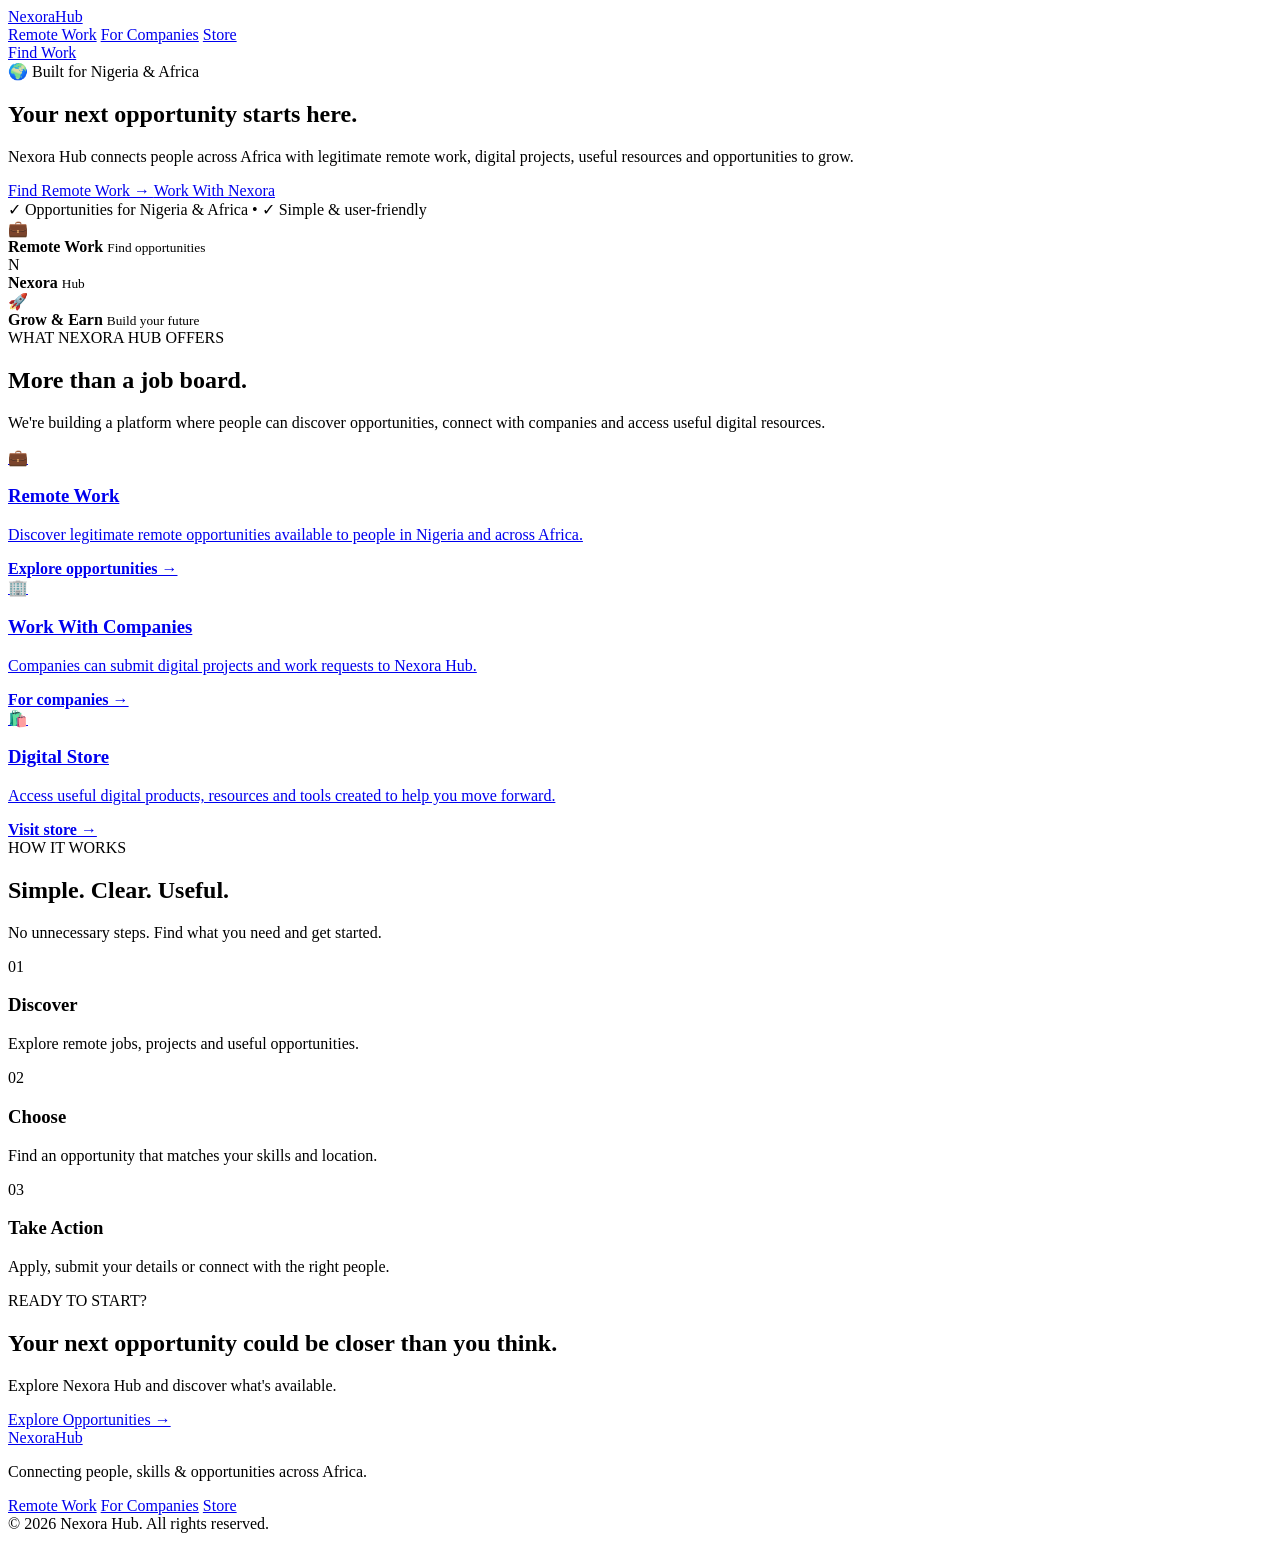
==== index.html @ ed8a0bfb "Create index.html for Nexora Hub website This HTML file serves as the main structure for the Nexora " ====
<!DOCTYPE html>
<html lang="en">
<head>
  <meta charset="UTF-8">
  <meta name="viewport" content="width=device-width, initial-scale=1.0">

  <title>Nexora Hub — Connecting People, Skills & Opportunities</title>

  <meta name="description" content="Nexora Hub connects people across Nigeria and Africa with legitimate remote work, digital projects, opportunities, skills and digital products.">

  <link rel="stylesheet" href="style.css">
</head>

<body>

  <!-- NAVIGATION -->
  <header class="navbar">
    <div class="container nav-content">

      <a href="index.html" class="logo">
        Nexora<span>Hub</span>
      </a>

      <nav class="nav-links">
        <a href="jobs.html">Remote Work</a>
        <a href="companies.html">For Companies</a>
        <a href="store.html">Store</a>
      </nav>

      <a href="jobs.html" class="nav-button">Find Work</a>

    </div>
  </header>


  <!-- HERO -->
  <main>

    <section class="hero">
      <div class="container hero-content">

        <div class="hero-text">

          <div class="badge">
            🌍 Built for Nigeria & Africa
          </div>

          <h1>
            Your next
            <span>opportunity</span>
            starts here.
          </h1>

          <p>
            Nexora Hub connects people across Africa with legitimate
            remote work, digital projects, useful resources and
            opportunities to grow.
          </p>

          <div class="hero-buttons">
            <a href="jobs.html" class="primary-button">
              Find Remote Work →
            </a>

            <a href="companies.html" class="secondary-button">
              Work With Nexora
            </a>
          </div>

          <div class="hero-note">
            ✓ Opportunities for Nigeria & Africa
            <span>•</span>
            ✓ Simple & user-friendly
          </div>

        </div>


        <!-- HERO VISUAL -->
        <div class="hero-visual">

          <div class="floating-card card-one">
            <span>💼</span>
            <div>
              <strong>Remote Work</strong>
              <small>Find opportunities</small>
            </div>
          </div>

          <div class="main-circle">
            <div class="circle-content">
              <div class="circle-icon">N</div>
              <strong>Nexora</strong>
              <small>Hub</small>
            </div>
          </div>

          <div class="floating-card card-two">
            <span>🚀</span>
            <div>
              <strong>Grow & Earn</strong>
              <small>Build your future</small>
            </div>
          </div>

        </div>

      </div>
    </section>


    <!-- TRUST / INTRO -->
    <section class="intro">
      <div class="container">

        <div class="section-heading">
          <span>WHAT NEXORA HUB OFFERS</span>

          <h2>
            More than a job board.
          </h2>

          <p>
            We're building a platform where people can discover
            opportunities, connect with companies and access useful
            digital resources.
          </p>
        </div>


        <div class="feature-grid">

          <a href="jobs.html" class="feature-card">
            <div class="feature-icon">💼</div>

            <h3>Remote Work</h3>

            <p>
              Discover legitimate remote opportunities available
              to people in Nigeria and across Africa.
            </p>

            <strong>Explore opportunities →</strong>
          </a>


          <a href="companies.html" class="feature-card">
            <div class="feature-icon">🏢</div>

            <h3>Work With Companies</h3>

            <p>
              Companies can submit digital projects and work
              requests to Nexora Hub.
            </p>

            <strong>For companies →</strong>
          </a>


          <a href="store.html" class="feature-card">
            <div class="feature-icon">🛍️</div>

            <h3>Digital Store</h3>

            <p>
              Access useful digital products, resources and
              tools created to help you move forward.
            </p>

            <strong>Visit store →</strong>
          </a>

        </div>

      </div>
    </section>


    <!-- HOW IT WORKS -->
    <section class="how-it-works">
      <div class="container">

        <div class="section-heading">
          <span>HOW IT WORKS</span>

          <h2>
            Simple. Clear. Useful.
          </h2>

          <p>
            No unnecessary steps. Find what you need and get started.
          </p>
        </div>


        <div class="steps">

          <div class="step">
            <div class="step-number">01</div>
            <h3>Discover</h3>
            <p>
              Explore remote jobs, projects and useful opportunities.
            </p>
          </div>

          <div class="step">
            <div class="step-number">02</div>
            <h3>Choose</h3>
            <p>
              Find an opportunity that matches your skills and location.
            </p>
          </div>

          <div class="step">
            <div class="step-number">03</div>
            <h3>Take Action</h3>
            <p>
              Apply, submit your details or connect with the right people.
            </p>
          </div>

        </div>

      </div>
    </section>


    <!-- CTA -->
    <section class="final-cta">
      <div class="container">

        <div class="cta-box">

          <div>
            <span>READY TO START?</span>

            <h2>
              Your next opportunity could be closer than you think.
            </h2>

            <p>
              Explore Nexora Hub and discover what's available.
            </p>
          </div>

          <a href="jobs.html" class="primary-button">
            Explore Opportunities →
          </a>

        </div>

      </div>
    </section>

  </main>


  <!-- FOOTER -->
  <footer>

    <div class="container footer-content">

      <div>
        <a href="index.html" class="logo">
          Nexora<span>Hub</span>
        </a>

        <p>
          Connecting people, skills & opportunities across Africa.
        </p>
      </div>

      <div class="footer-links">
        <a href="jobs.html">Remote Work</a>
        <a href="companies.html">For Companies</a>
        <a href="store.html">Store</a>
      </div>

    </div>

    <div class="footer-bottom">
      © 2026 Nexora Hub. All rights reserved.
    </div>

  </footer>


  <script src="script.js"></script>

</body>
  </html>
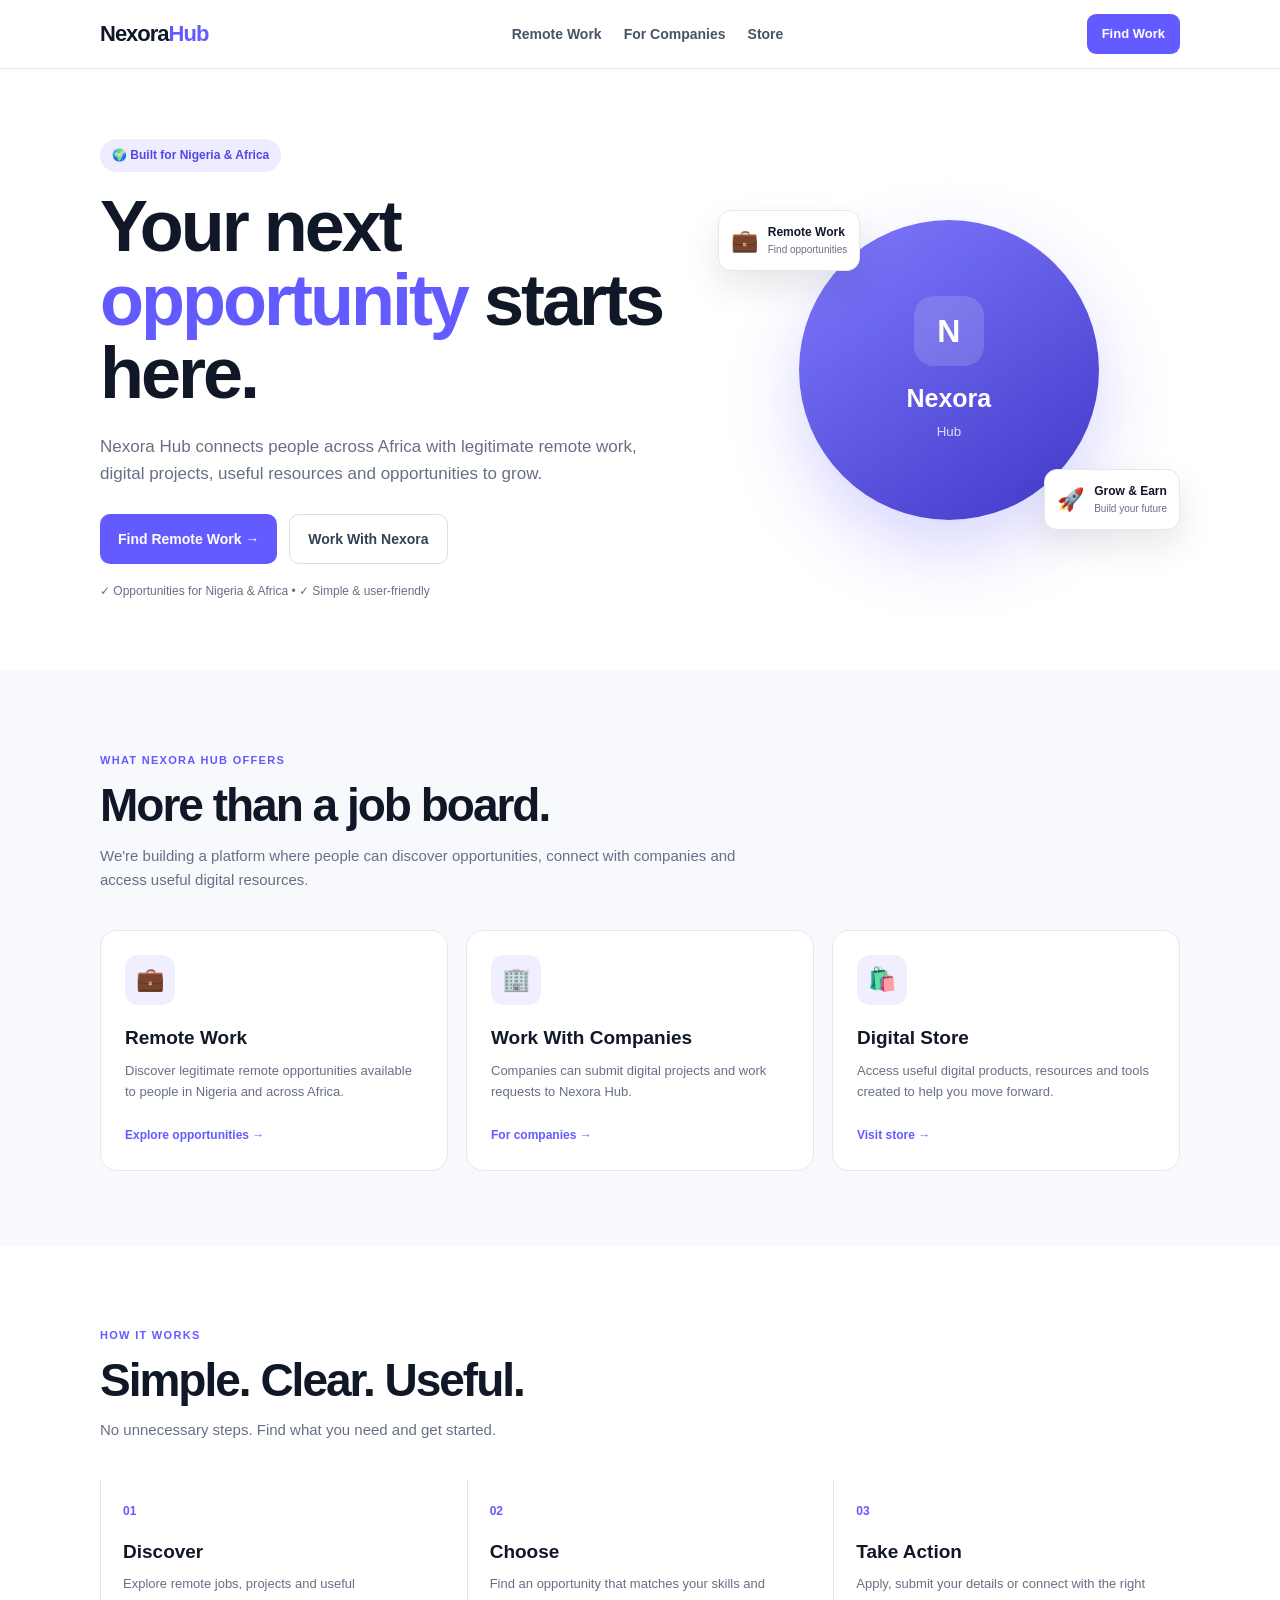
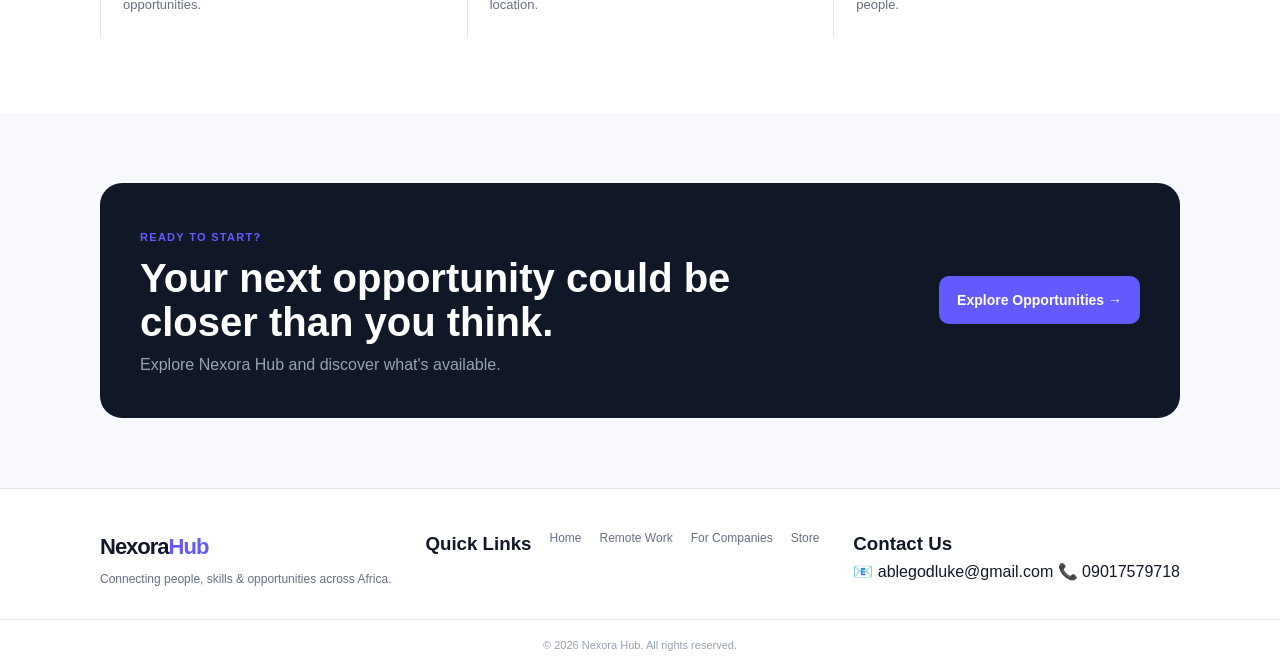
==== commit b73dea3e: "Revise footer structure and add contact information" ====
--- a/index.html
+++ b/index.html
@@ -255,38 +255,62 @@
 
   </main>
 
-
   <!-- FOOTER -->
-  <footer>
-
-    <div class="container footer-content">
-
-      <div>
-        <a href="index.html" class="logo">
-          Nexora<span>Hub</span>
-        </a>
-
-        <p>
-          Connecting people, skills & opportunities across Africa.
-        </p>
-      </div>
-
-      <div class="footer-links">
-        <a href="jobs.html">Remote Work</a>
-        <a href="companies.html">For Companies</a>
-        <a href="store.html">Store</a>
-      </div>
-
+<footer>
+
+  <div class="container footer-content">
+
+    <!-- BRAND -->
+    <div class="footer-brand">
+      <a href="index.html" class="logo">
+        Nexora<span>Hub</span>
+      </a>
+
+      <p>
+        Connecting people, skills & opportunities across Africa.
+      </p>
     </div>
 
-    <div class="footer-bottom">
-      © 2026 Nexora Hub. All rights reserved.
+
+    <!-- QUICK LINKS -->
+    <div class="footer-links">
+      <h3>Quick Links</h3>
+
+      <a href="index.html">Home</a>
+      <a href="jobs.html">Remote Work</a>
+      <a href="companies.html">For Companies</a>
+      <a href="store.html">Store</a>
     </div>
 
-  </footer>
-
-
-  <script src="script.js"></script>
+
+    <!-- CONTACT -->
+    <div class="footer-contact">
+      <h3>Contact Us</h3>
+
+      <a href="mailto:ablegodluke@gmail.com">
+        📧 ablegodluke@gmail.com
+      </a>
+
+      <a href="tel:+2349017579718">
+        📞 09017579718
+      </a>
+    </div>
+
+  </div>
+
+
+  <!-- COPYRIGHT -->
+  <div class="footer-bottom">
+    © 2026 Nexora Hub. All rights reserved.
+  </div>
+
+</footer>
+
+
+<script src="script.js"></script>
 
 </body>
-  </html>
+</html>
+
+
+  
--- a/style.css
+++ b/style.css
@@ -0,0 +1,652 @@
+* {
+  margin: 0;
+  padding: 0;
+  box-sizing: border-box;
+}
+
+html,
+body {
+  width: 100%;
+  max-width: 100%;
+  overflow-x: hidden;
+}
+
+body {
+  font-family: Arial, Helvetica, sans-serif;
+  background: #f7f9fc;
+  color: #101828;
+  line-height: 1.6;
+}
+
+a {
+  text-decoration: none;
+  color: inherit;
+}
+
+img {
+  max-width: 100%;
+  height: auto;
+}
+
+.container {
+  width: 100%;
+  max-width: 1120px;
+  margin: 0 auto;
+  padding-left: 20px;
+  padding-right: 20px;
+}
+
+
+/* NAVIGATION */
+
+.navbar {
+  width: 100%;
+  background: #ffffff;
+  border-bottom: 1px solid #e4e7ec;
+  position: sticky;
+  top: 0;
+  z-index: 1000;
+}
+
+.nav-content {
+  min-height: 68px;
+  display: flex;
+  align-items: center;
+  justify-content: space-between;
+  gap: 12px;
+}
+
+.logo {
+  font-size: 22px;
+  font-weight: 800;
+  letter-spacing: -1px;
+  white-space: nowrap;
+}
+
+.logo span {
+  color: #635bff;
+}
+
+.nav-links {
+  display: flex;
+  gap: 22px;
+}
+
+.nav-links a {
+  font-size: 14px;
+  font-weight: 600;
+  color: #475467;
+}
+
+.nav-button {
+  background: #635bff;
+  color: white;
+  padding: 10px 15px;
+  border-radius: 9px;
+  font-size: 13px;
+  font-weight: 700;
+  white-space: nowrap;
+}
+
+
+/* HERO */
+
+.hero {
+  width: 100%;
+  padding: 70px 0;
+  background: #ffffff;
+  overflow: hidden;
+}
+
+.hero-content {
+  display: grid;
+  grid-template-columns: minmax(0, 1fr) minmax(0, 0.8fr);
+  gap: 40px;
+  align-items: center;
+}
+
+.hero-text {
+  min-width: 0;
+}
+
+.badge {
+  display: inline-block;
+  background: #eeecff;
+  color: #5148e8;
+  padding: 7px 12px;
+  border-radius: 50px;
+  font-size: 12px;
+  font-weight: 700;
+  margin-bottom: 18px;
+}
+
+.hero h1 {
+  max-width: 650px;
+  font-size: clamp(42px, 6vw, 72px);
+  line-height: 1.02;
+  letter-spacing: -3px;
+}
+
+.hero h1 span {
+  color: #635bff;
+}
+
+.hero-text > p {
+  max-width: 600px;
+  color: #667085;
+  font-size: 17px;
+  margin: 22px 0 27px;
+}
+
+.hero-buttons {
+  display: flex;
+  flex-wrap: wrap;
+  gap: 12px;
+}
+
+.primary-button,
+.secondary-button {
+  display: inline-flex;
+  justify-content: center;
+  align-items: center;
+  padding: 13px 18px;
+  border-radius: 10px;
+  font-size: 14px;
+  font-weight: 700;
+}
+
+.primary-button {
+  background: #635bff;
+  color: #ffffff;
+}
+
+.secondary-button {
+  background: #ffffff;
+  color: #344054;
+  border: 1px solid #d9dee8;
+}
+
+.hero-note {
+  color: #667085;
+  font-size: 12px;
+  margin-top: 18px;
+}
+
+
+/* HERO GRAPHIC */
+
+.hero-visual {
+  width: 100%;
+  min-width: 0;
+  min-height: 380px;
+  position: relative;
+  display: flex;
+  justify-content: center;
+  align-items: center;
+}
+
+.main-circle {
+  width: min(300px, 70vw);
+  height: min(300px, 70vw);
+  max-width: 300px;
+  max-height: 300px;
+  border-radius: 50%;
+  background: linear-gradient(145deg, #817aff, #4038c7);
+  display: flex;
+  justify-content: center;
+  align-items: center;
+  box-shadow: 0 30px 70px rgba(99, 91, 255, 0.25);
+}
+
+.circle-content {
+  text-align: center;
+  color: #ffffff;
+}
+
+.circle-icon {
+  width: 70px;
+  height: 70px;
+  margin: 0 auto 12px;
+  border-radius: 20px;
+  background: rgba(255,255,255,0.15);
+  display: flex;
+  justify-content: center;
+  align-items: center;
+  font-size: 32px;
+  font-weight: 800;
+}
+
+.circle-content strong {
+  display: block;
+  font-size: 25px;
+}
+
+.circle-content small {
+  opacity: 0.8;
+}
+
+.floating-card {
+  position: absolute;
+  display: flex;
+  align-items: center;
+  gap: 10px;
+  background: #ffffff;
+  padding: 12px;
+  border: 1px solid #e4e7ec;
+  border-radius: 13px;
+  box-shadow: 0 15px 35px rgba(16, 24, 40, 0.1);
+  max-width: 180px;
+}
+
+.floating-card > span {
+  font-size: 22px;
+}
+
+.floating-card strong {
+  display: block;
+  font-size: 12px;
+}
+
+.floating-card small {
+  display: block;
+  color: #667085;
+  font-size: 10px;
+}
+
+.card-one {
+  top: 30px;
+  left: 0;
+}
+
+.card-two {
+  right: 0;
+  bottom: 30px;
+}
+
+
+/* SECTIONS */
+
+.intro,
+.how-it-works {
+  padding: 75px 0;
+}
+
+.section-heading {
+  max-width: 650px;
+  margin-bottom: 38px;
+}
+
+.section-heading > span,
+.cta-box > div > span {
+  color: #635bff;
+  font-size: 11px;
+  font-weight: 800;
+  letter-spacing: 1.3px;
+}
+
+.section-heading h2 {
+  font-size: clamp(30px, 5vw, 46px);
+  line-height: 1.1;
+  letter-spacing: -2px;
+  margin: 8px 0 13px;
+}
+
+.section-heading p {
+  color: #667085;
+  font-size: 15px;
+}
+
+
+/* CARDS */
+
+.feature-grid {
+  display: grid;
+  grid-template-columns: repeat(3, minmax(0, 1fr));
+  gap: 18px;
+}
+
+.feature-card {
+  min-width: 0;
+  background: #ffffff;
+  border: 1px solid #e4e7ec;
+  border-radius: 17px;
+  padding: 24px;
+}
+
+.feature-icon {
+  width: 50px;
+  height: 50px;
+  border-radius: 13px;
+  background: #f0efff;
+  display: flex;
+  justify-content: center;
+  align-items: center;
+  font-size: 23px;
+  margin-bottom: 18px;
+}
+
+.feature-card h3 {
+  font-size: 19px;
+  margin-bottom: 8px;
+}
+
+.feature-card p {
+  color: #667085;
+  font-size: 13px;
+  margin-bottom: 18px;
+}
+
+.feature-card strong {
+  color: #635bff;
+  font-size: 12px;
+}
+
+
+/* STEPS */
+
+.how-it-works {
+  background: #ffffff;
+}
+
+.steps {
+  display: grid;
+  grid-template-columns: repeat(3, minmax(0, 1fr));
+  gap: 20px;
+}
+
+.step {
+  min-width: 0;
+  padding: 22px;
+  border-left: 1px solid #e4e7ec;
+}
+
+.step-number {
+  color: #635bff;
+  font-size: 12px;
+  font-weight: 800;
+  margin-bottom: 15px;
+}
+
+.step h3 {
+  font-size: 19px;
+  margin-bottom: 7px;
+}
+
+.step p {
+  color: #667085;
+  font-size: 13px;
+}
+
+
+/* CTA */
+
+.final-cta {
+  padding: 70px 0;
+}
+
+.cta-box {
+  width: 100%;
+  background: #101828;
+  color: #ffffff;
+  padding: 40px;
+  border-radius: 22px;
+  display: flex;
+  align-items: center;
+  justify-content: space-between;
+  gap: 25px;
+}
+
+.cta-box h2 {
+  max-width: 650px;
+  font-size: clamp(27px, 4vw, 40px);
+  line-height: 1.1;
+  margin: 8px 0;
+}
+
+.cta-box p {
+  color: #98a2b3;
+}
+
+
+/* FOOTER */
+
+footer {
+  background: #ffffff;
+  border-top: 1px solid #e4e7ec;
+  padding-top: 40px;
+}
+
+.footer-content {
+  display: flex;
+  justify-content: space-between;
+  gap: 25px;
+  padding-bottom: 30px;
+}
+
+.footer-content p {
+  color: #667085;
+  font-size: 12px;
+  margin-top: 6px;
+}
+
+.footer-links {
+  display: flex;
+  flex-wrap: wrap;
+  gap: 18px;
+}
+
+.footer-links a {
+  color: #667085;
+  font-size: 12px;
+}
+
+.footer-bottom {
+  border-top: 1px solid #e4e7ec;
+  text-align: center;
+  padding: 17px;
+  color: #98a2b3;
+  font-size: 11px;
+}
+
+
+/* TABLET */
+
+@media (max-width: 850px) {
+
+  .nav-links {
+    display: none;
+  }
+
+  .hero {
+    padding: 55px 0;
+  }
+
+  .hero-content {
+    grid-template-columns: 1fr;
+    gap: 25px;
+  }
+
+  .hero-text {
+    text-align: center;
+  }
+
+  .hero h1,
+  .hero-text > p {
+    margin-left: auto;
+    margin-right: auto;
+  }
+
+  .hero-buttons {
+    justify-content: center;
+  }
+
+  .hero-visual {
+    min-height: 320px;
+  }
+
+  .feature-grid,
+  .steps {
+    grid-template-columns: 1fr;
+  }
+
+  .cta-box {
+    flex-direction: column;
+    align-items: flex-start;
+  }
+}
+
+
+/* PHONE */
+
+@media (max-width: 600px) {
+
+  .container {
+    padding-left: 16px;
+    padding-right: 16px;
+  }
+
+  .nav-content {
+    min-height: 62px;
+  }
+
+  .logo {
+    font-size: 20px;
+  }
+
+  .nav-button {
+    padding: 9px 12px;
+    font-size: 11px;
+  }
+
+  .hero {
+    padding: 45px 0;
+  }
+
+  .hero h1 {
+    font-size: 43px;
+    letter-spacing: -2px;
+  }
+
+  .hero-text > p {
+    font-size: 15px;
+  }
+
+  .hero-buttons {
+    flex-direction: column;
+    width: 100%;
+  }
+
+  .primary-button,
+  .secondary-button {
+    width: 100%;
+  }
+
+  .hero-note {
+    font-size: 11px;
+  }
+
+  .hero-visual {
+    min-height: 280px;
+  }
+
+  .main-circle {
+    width: 205px;
+    height: 205px;
+  }
+
+  .circle-icon {
+    width: 58px;
+    height: 58px;
+    font-size: 27px;
+  }
+
+  .circle-content strong {
+    font-size: 21px;
+  }
+
+  .floating-card {
+    max-width: 145px;
+    padding: 9px;
+  }
+
+  .floating-card > span {
+    font-size: 19px;
+  }
+
+  .floating-card strong {
+    font-size: 10px;
+  }
+
+  .floating-card small {
+    font-size: 8px;
+  }
+
+  .card-one {
+    left: 0;
+    top: 12px;
+  }
+
+  .card-two {
+    right: 0;
+    bottom: 12px;
+  }
+
+  .intro,
+  .how-it-works {
+    padding: 60px 0;
+  }
+
+  .section-heading h2 {
+    font-size: 32px;
+  }
+
+  .feature-card {
+    padding: 21px;
+  }
+
+  .step {
+    border-left: 0;
+    border-top: 1px solid #e4e7ec;
+    padding: 22px 0;
+  }
+
+  .cta-box {
+    padding: 28px 20px;
+  }
+
+  .footer-content {
+    flex-direction: column;
+  }
+}
+
+
+/* VERY SMALL PHONES */
+
+@media (max-width: 360px) {
+
+  .hero h1 {
+    font-size: 37px;
+  }
+
+  .logo {
+    font-size: 18px;
+  }
+
+  .nav-button {
+    font-size: 10px;
+    padding: 8px 10px;
+  }
+
+  .hero-visual {
+    min-height: 250px;
+  }
+
+  .main-circle {
+    width: 175px;
+    height: 175px;
+  }
+
+  .floating-card {
+    max-width: 125px;
+  }
+   }
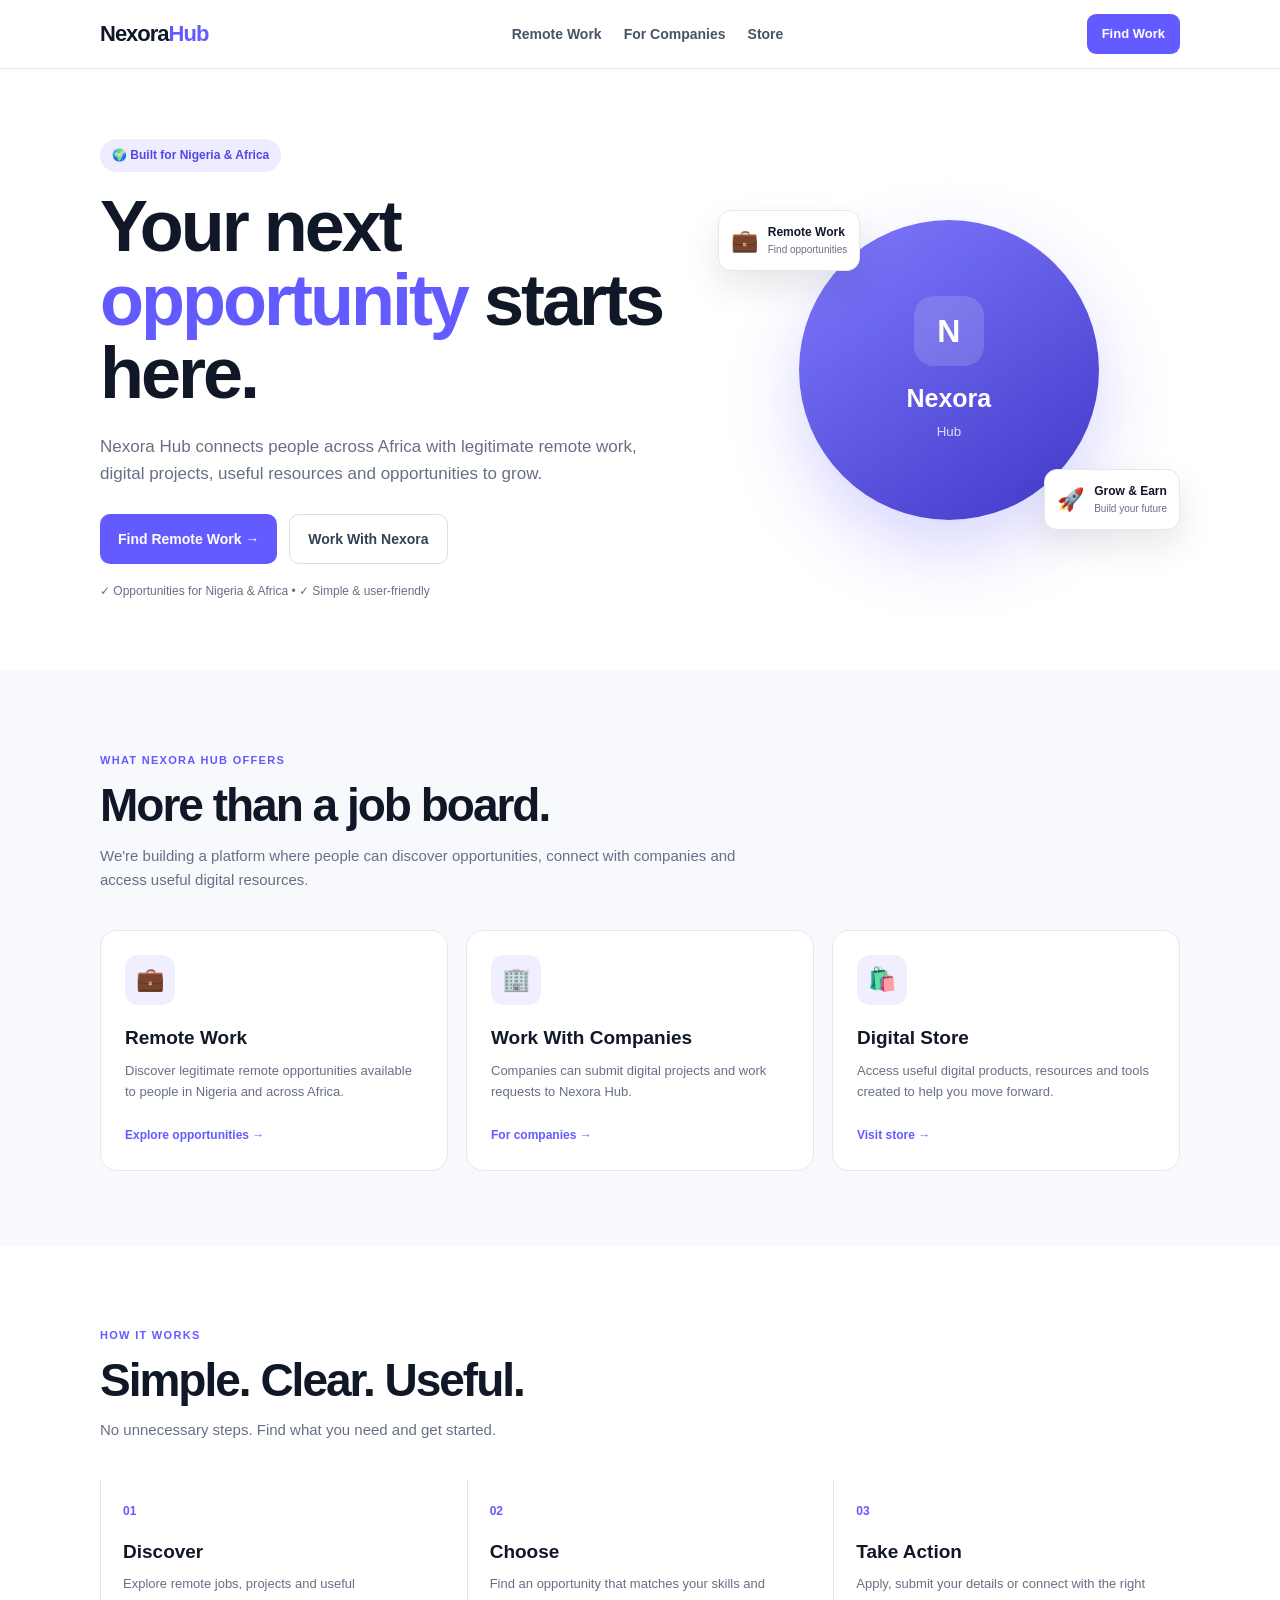
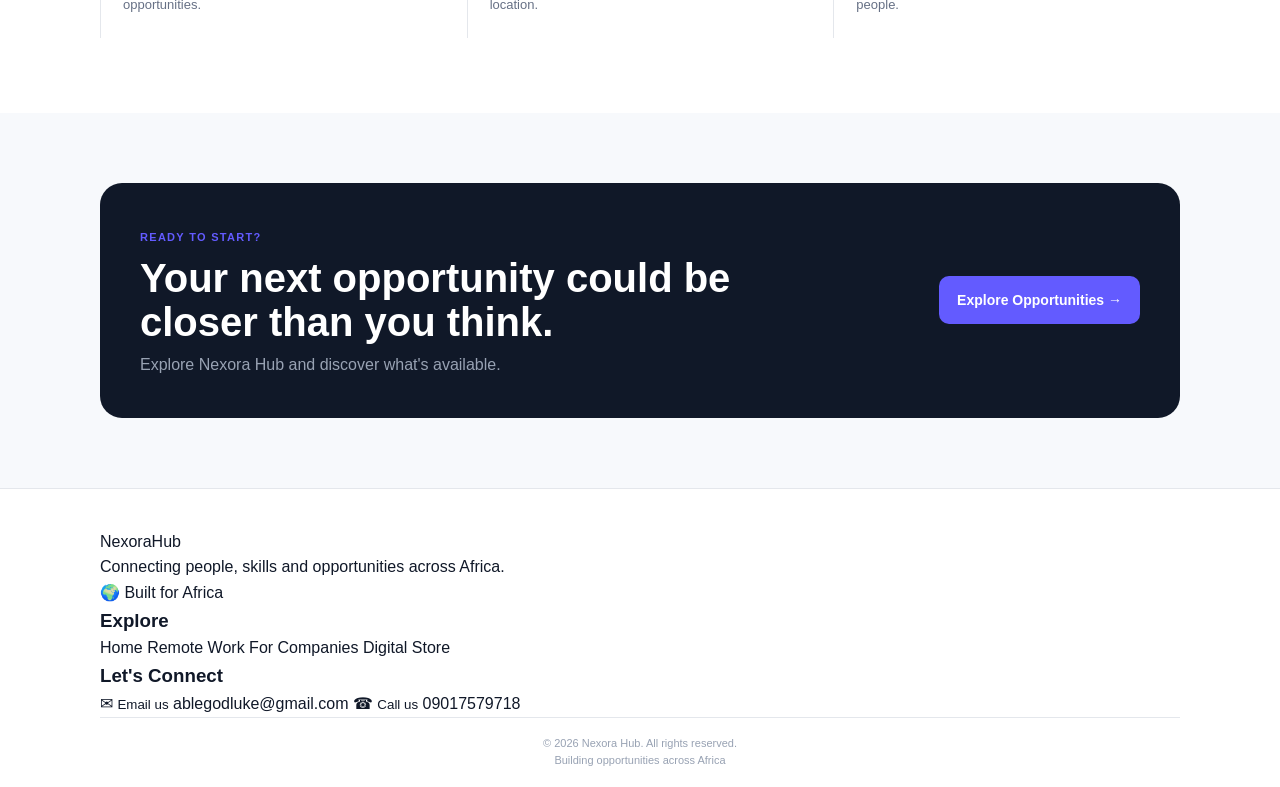
==== commit 3693215a: "Revamp footer section with new layout and content" ====
--- a/index.html
+++ b/index.html
@@ -254,54 +254,80 @@
     </section>
 
   </main>
-
-  <!-- FOOTER -->
-<footer>
-
-  <div class="container footer-content">
-
-    <!-- BRAND -->
-    <div class="footer-brand">
-      <a href="index.html" class="logo">
-        Nexora<span>Hub</span>
-      </a>
-
-      <p>
-        Connecting people, skills & opportunities across Africa.
-      </p>
+  <!-- PREMIUM FOOTER -->
+<footer class="premium-footer">
+
+  <div class="container">
+
+    <div class="footer-main">
+
+      <!-- BRAND -->
+      <div class="footer-brand">
+        <a href="index.html" class="footer-logo">
+          Nexora<span>Hub</span>
+        </a>
+
+        <p>
+          Connecting people, skills and opportunities
+          across Africa.
+        </p>
+
+        <div class="africa-badge">
+          🌍 Built for Africa
+        </div>
+      </div>
+
+
+      <!-- QUICK LINKS -->
+      <div class="footer-column">
+        <h3>Explore</h3>
+
+        <a href="index.html">Home</a>
+        <a href="jobs.html">Remote Work</a>
+        <a href="companies.html">For Companies</a>
+        <a href="store.html">Digital Store</a>
+      </div>
+
+
+      <!-- CONTACT -->
+      <div class="footer-column contact-column">
+        <h3>Let's Connect</h3>
+
+        <a href="mailto:ablegodluke@gmail.com" class="contact-card">
+          <span class="contact-icon">✉</span>
+          <span>
+            <small>Email us</small>
+            ablegodluke@gmail.com
+          </span>
+        </a>
+
+        <a href="tel:+2349017579718" class="contact-card">
+          <span class="contact-icon">☎</span>
+          <span>
+            <small>Call us</small>
+            09017579718
+          </span>
+        </a>
+
+      </div>
+
     </div>
 
 
-    <!-- QUICK LINKS -->
-    <div class="footer-links">
-      <h3>Quick Links</h3>
-
-      <a href="index.html">Home</a>
-      <a href="jobs.html">Remote Work</a>
-      <a href="companies.html">For Companies</a>
-      <a href="store.html">Store</a>
+    <!-- FOOTER BOTTOM -->
+    <div class="footer-bottom">
+
+      <div>
+        © 2026 Nexora Hub. All rights reserved.
+      </div>
+
+      <div class="footer-status">
+        <span class="status-dot"></span>
+        Building opportunities across Africa
+      </div>
+
     </div>
 
-
-    <!-- CONTACT -->
-    <div class="footer-contact">
-      <h3>Contact Us</h3>
-
-      <a href="mailto:ablegodluke@gmail.com">
-        📧 ablegodluke@gmail.com
-      </a>
-
-      <a href="tel:+2349017579718">
-        📞 09017579718
-      </a>
-    </div>
-
-  </div>
-
-
-  <!-- COPYRIGHT -->
-  <div class="footer-bottom">
-    © 2026 Nexora Hub. All rights reserved.
   </div>
 
 </footer>
@@ -312,5 +338,4 @@
 </body>
 </html>
 
-
   
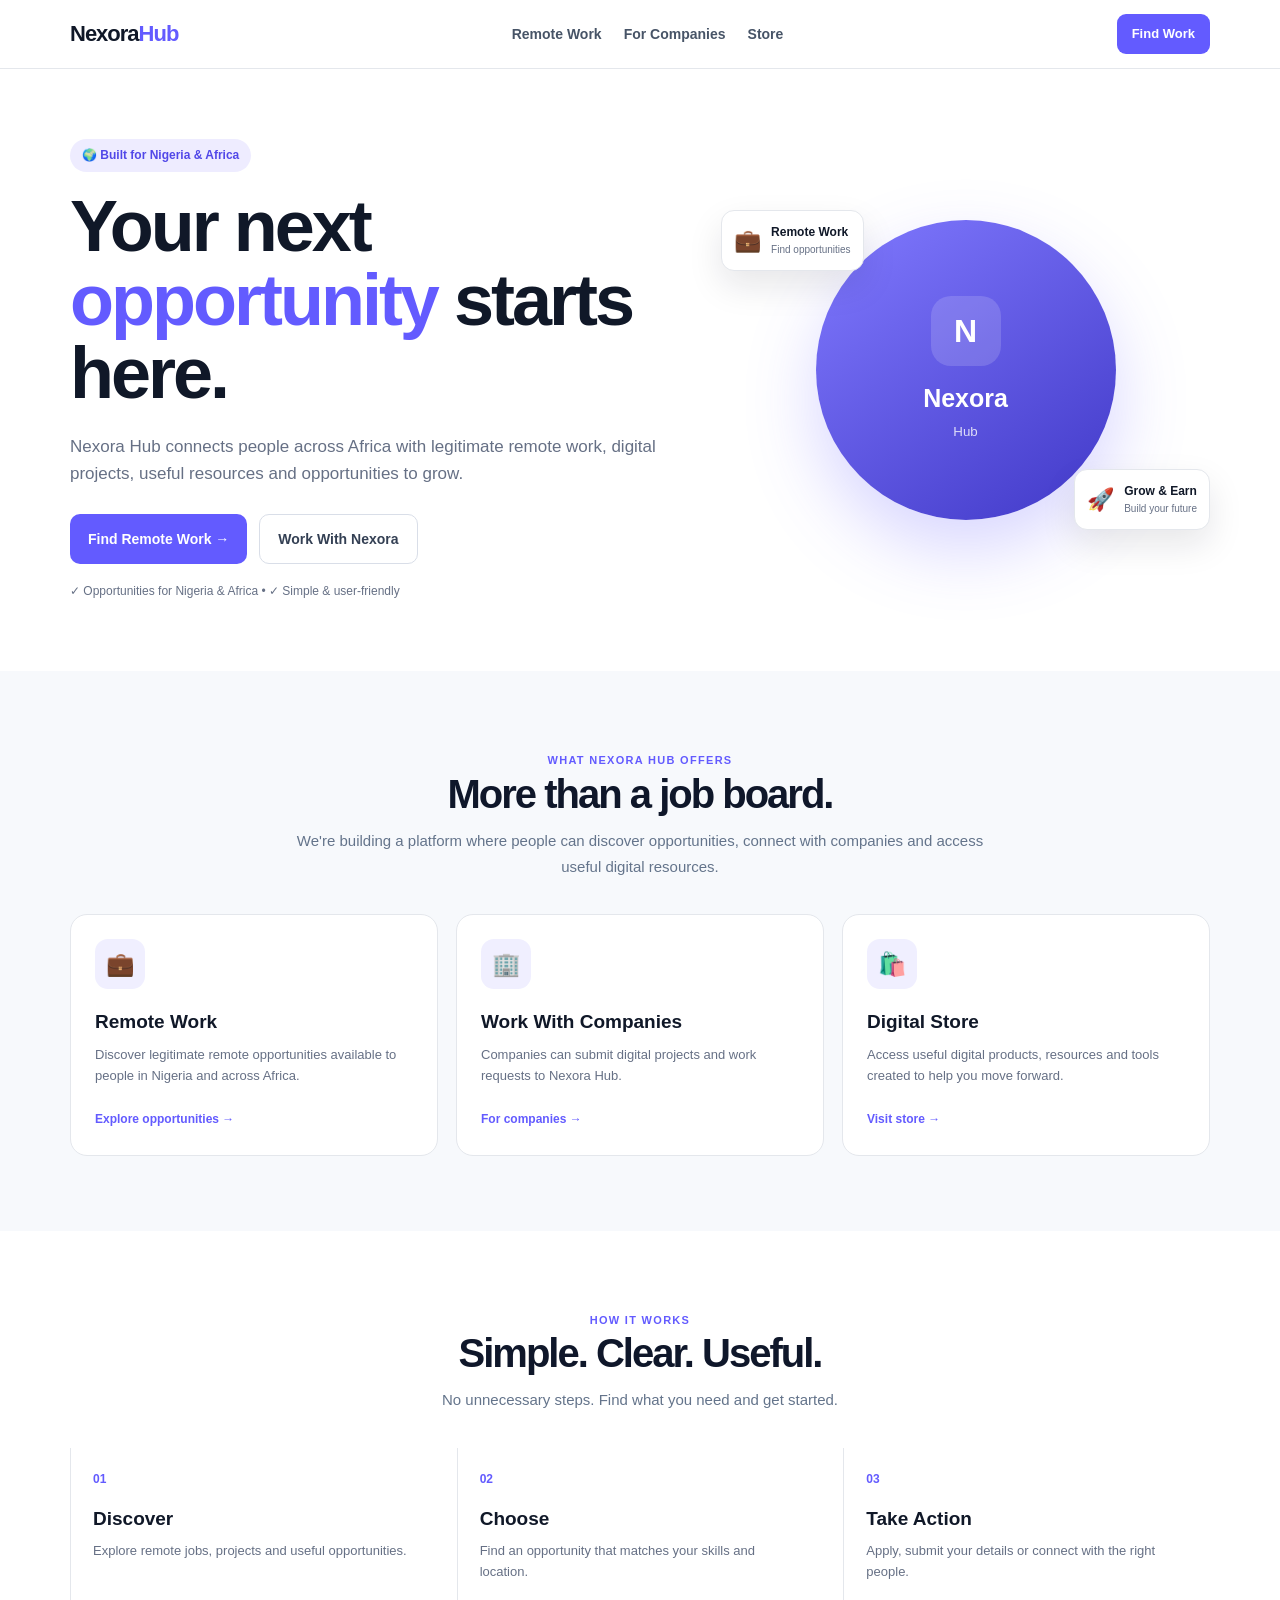
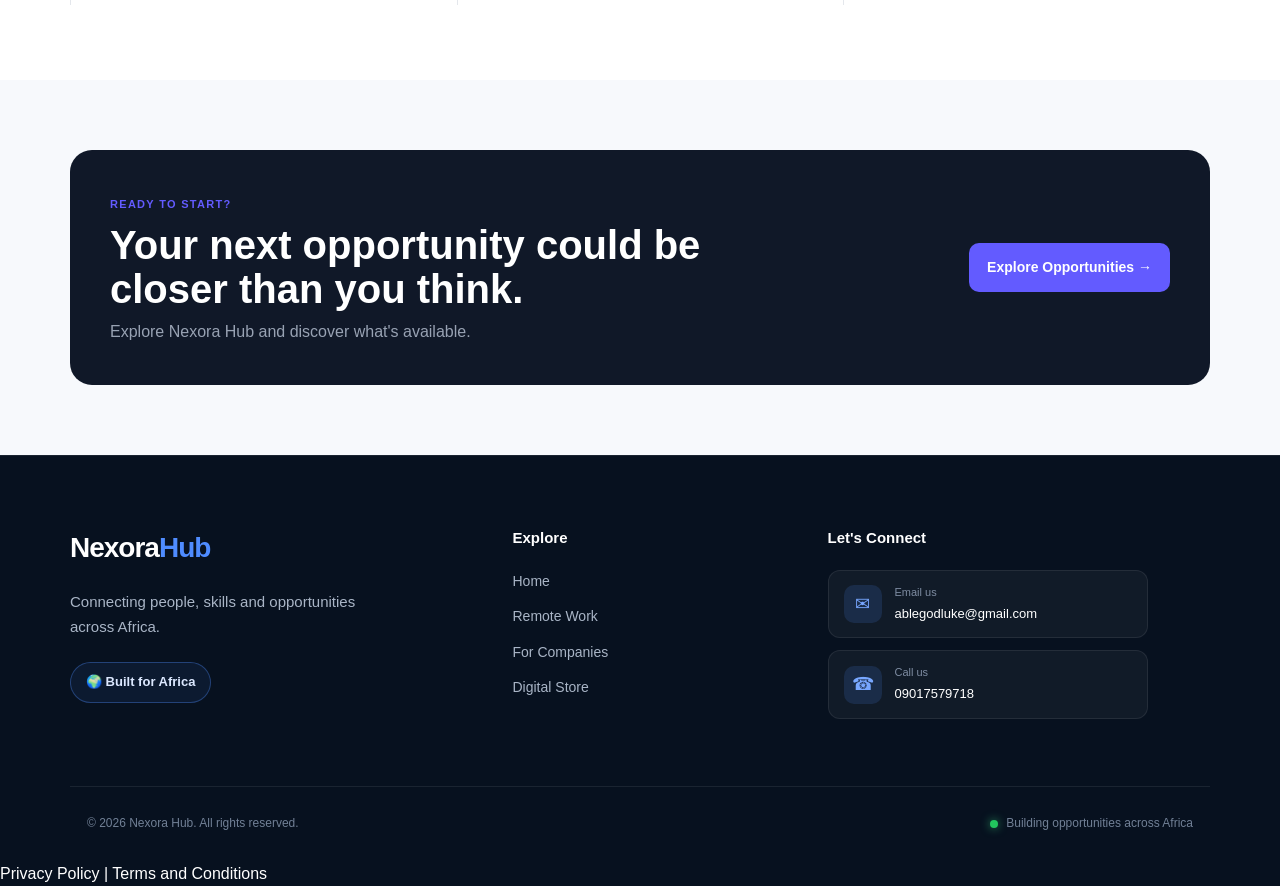
==== commit 000d1511: "Add legal links to footer in index.html" ====
--- a/index.html
+++ b/index.html
@@ -329,6 +329,11 @@
     </div>
 
   </div>
+  <div class="legal-links">
+  <a href="privacy.html">Privacy Policy</a>
+  <span>|</span>
+  <a href="terms.html">Terms and Conditions</a>
+  </div>
 
 </footer>
 
--- a/style.css
+++ b/style.css
@@ -650,3 +650,1228 @@
     max-width: 125px;
   }
    }
+/* =========================================
+   PREMIUM NEXORA HUB FOOTER
+========================================= */
+
+.premium-footer {
+  background: #07111f;
+  color: #ffffff;
+  margin-top: 0;
+  padding: 70px 0 0;
+  border-top: 1px solid rgba(255,255,255,0.08);
+}
+
+.footer-main {
+  display: grid;
+  grid-template-columns: 1.5fr 1fr 1.5fr;
+  gap: 60px;
+  padding-bottom: 55px;
+}
+
+.footer-logo {
+  display: inline-block;
+  font-size: 28px;
+  font-weight: 800;
+  color: #ffffff;
+  text-decoration: none;
+  letter-spacing: -1px;
+  margin-bottom: 18px;
+}
+
+.footer-logo span {
+  color: #4f8cff;
+}
+
+.footer-brand p {
+  max-width: 330px;
+  color: #a9b5c6;
+  font-size: 15px;
+  line-height: 1.7;
+  margin-bottom: 22px;
+}
+
+.africa-badge {
+  display: inline-flex;
+  align-items: center;
+  padding: 9px 15px;
+  border: 1px solid rgba(79,140,255,0.35);
+  background: rgba(79,140,255,0.08);
+  border-radius: 50px;
+  color: #dce8ff;
+  font-size: 13px;
+  font-weight: 600;
+}
+
+.footer-column h3 {
+  font-size: 15px;
+  margin-bottom: 20px;
+  color: #ffffff;
+}
+
+.footer-column a {
+  display: block;
+  width: fit-content;
+  color: #a9b5c6;
+  text-decoration: none;
+  font-size: 14px;
+  margin-bottom: 13px;
+  transition: 0.25s ease;
+}
+
+.footer-column a:hover {
+  color: #ffffff;
+  transform: translateX(3px);
+}
+
+
+/* CONTACT CARDS */
+
+.contact-card {
+  width: 100% !important;
+  max-width: 320px;
+  display: flex !important;
+  align-items: center;
+  gap: 13px;
+  padding: 13px 15px;
+  margin-bottom: 12px !important;
+
+  background: rgba(255,255,255,0.045);
+  border: 1px solid rgba(255,255,255,0.08);
+  border-radius: 12px;
+
+  color: #ffffff !important;
+  transition: 0.25s ease;
+}
+
+.contact-card:hover {
+  background: rgba(79,140,255,0.12);
+  border-color: rgba(79,140,255,0.35);
+  transform: translateY(-2px);
+}
+
+.contact-icon {
+  width: 38px;
+  height: 38px;
+  min-width: 38px;
+
+  display: flex;
+  align-items: center;
+  justify-content: center;
+
+  background: rgba(79,140,255,0.15);
+  border-radius: 10px;
+
+  color: #78a7ff;
+  font-size: 18px;
+}
+
+.contact-card small {
+  display: block;
+  color: #7f8da3;
+  font-size: 11px;
+  margin-bottom: 2px;
+}
+
+.contact-card span:last-child {
+  font-size: 13px;
+  overflow-wrap: anywhere;
+}
+
+
+/* BOTTOM BAR */
+
+.footer-bottom {
+  min-height: 75px;
+  border-top: 1px solid rgba(255,255,255,0.08);
+
+  display: flex;
+  align-items: center;
+  justify-content: space-between;
+  gap: 20px;
+
+  color: #718096;
+  font-size: 12px;
+}
+
+.footer-status {
+  display: flex;
+  align-items: center;
+  gap: 8px;
+}
+
+.status-dot {
+  width: 7px;
+  height: 7px;
+  background: #35d07f;
+  border-radius: 50%;
+  box-shadow: 0 0 10px rgba(53,208,127,0.7);
+}
+
+
+/* =========================================
+   MOBILE FOOTER
+========================================= */
+
+@media (max-width: 700px) {
+
+  .premium-footer {
+    padding: 50px 0 0;
+  }
+
+  .footer-main {
+    grid-template-columns: 1fr;
+    gap: 35px;
+    padding-bottom: 40px;
+  }
+
+  .footer-brand p {
+    max-width: 100%;
+  }
+
+  .footer-column a {
+    margin-bottom: 11px;
+  }
+
+  .contact-card {
+    max-width: 100%;
+  }
+
+  .footer-bottom {
+    min-height: auto;
+    padding: 20px 0;
+    flex-direction: column;
+    align-items: flex-start;
+    gap: 12px;
+  }
+
+}
+
+
+/* SMALL PHONES */
+
+@media (max-width: 360px) {
+
+  .premium-footer {
+    padding-top: 40px;
+  }
+
+  .footer-logo {
+    font-size: 25px;
+  }
+
+  .footer-brand p {
+    font-size: 14px;
+  }
+
+  .contact-card {
+    padding: 11px;
+  }
+
+}
+/* =========================================
+   NEXORA GLOBAL JOBS PAGE
+   ========================================= */
+
+
+/* =========================
+   NAVIGATION
+   ========================= */
+
+.jobs-navbar {
+  width: 100%;
+  background: #ffffff;
+  border-bottom: 1px solid #e8ebef;
+}
+
+.jobs-nav-inner {
+  max-width: 1180px;
+  margin: auto;
+  padding: 18px 20px;
+
+  display: flex;
+  align-items: center;
+  justify-content: space-between;
+}
+
+.jobs-logo {
+  text-decoration: none;
+  font-size: 24px;
+  font-weight: 800;
+  color: #111827;
+}
+
+.jobs-logo span {
+  color: #2563eb;
+}
+
+.jobs-home {
+  text-decoration: none;
+  color: #475569;
+  font-size: 14px;
+  font-weight: 600;
+}
+
+
+/* =========================
+   HERO
+   ========================= */
+
+.jobs-hero {
+  background:
+    radial-gradient(
+      circle at top right,
+      rgba(37, 99, 235, 0.14),
+      transparent 35%
+    ),
+    #f8fafc;
+
+  padding: 80px 20px;
+}
+
+.jobs-hero-content {
+  max-width: 1180px;
+  margin: auto;
+
+  display: grid;
+  grid-template-columns: 1.4fr 0.6fr;
+  gap: 60px;
+
+  align-items: center;
+}
+
+.jobs-label,
+.section-label {
+  display: inline-block;
+
+  font-size: 12px;
+  font-weight: 800;
+  letter-spacing: 0.08em;
+
+  color: #2563eb;
+
+  margin-bottom: 15px;
+}
+
+.jobs-hero h1 {
+  font-size: clamp(40px, 6vw, 68px);
+  line-height: 1.04;
+
+  margin: 0 0 22px;
+
+  color: #0f172a;
+}
+
+.jobs-hero h1 span {
+  display: block;
+  color: #2563eb;
+}
+
+.jobs-hero p {
+  max-width: 650px;
+
+  font-size: 18px;
+  line-height: 1.7;
+
+  color: #64748b;
+
+  margin-bottom: 30px;
+}
+
+.jobs-buttons {
+  display: flex;
+  flex-wrap: wrap;
+  gap: 12px;
+}
+
+.jobs-primary-button,
+.jobs-secondary-button {
+  display: inline-flex;
+  align-items: center;
+  justify-content: center;
+
+  padding: 14px 20px;
+
+  border-radius: 12px;
+
+  text-decoration: none;
+
+  font-weight: 700;
+  font-size: 14px;
+}
+
+.jobs-primary-button {
+  background: #2563eb;
+  color: #ffffff;
+}
+
+.jobs-secondary-button {
+  background: #ffffff;
+  color: #1e293b;
+
+  border: 1px solid #dbe2ea;
+}
+
+
+/* =========================
+   HERO CARD
+   ========================= */
+
+.jobs-hero-card {
+  background: #ffffff;
+
+  border: 1px solid #e5eaf0;
+
+  border-radius: 24px;
+
+  padding: 30px;
+
+  box-shadow:
+    0 20px 50px rgba(15, 23, 42, 0.08);
+}
+
+.hero-card-icon {
+  font-size: 42px;
+  margin-bottom: 15px;
+}
+
+.jobs-hero-card h3 {
+  font-size: 24px;
+  margin: 0 0 10px;
+}
+
+.jobs-hero-card p {
+  font-size: 14px;
+  margin: 0 0 25px;
+}
+
+.hero-card-stats {
+  display: grid;
+  grid-template-columns: repeat(3, 1fr);
+  gap: 10px;
+}
+
+.hero-card-stats div {
+  background: #f8fafc;
+  border-radius: 12px;
+  padding: 14px 8px;
+  text-align: center;
+}
+
+.hero-card-stats strong {
+  display: block;
+  font-size: 17px;
+  margin-bottom: 4px;
+}
+
+.hero-card-stats span {
+  font-size: 11px;
+  color: #64748b;
+}
+
+
+/* =========================
+   STUDENTS
+   ========================= */
+
+.students-section {
+  padding: 80px 20px;
+  background: #ffffff;
+}
+
+.container {
+  max-width: 1180px;
+  margin: auto;
+}
+
+.student-content {
+  display: grid;
+  grid-template-columns: 1fr 1fr;
+
+  gap: 70px;
+
+  align-items: center;
+}
+
+.student-content h2 {
+  font-size: 38px;
+  line-height: 1.15;
+
+  color: #0f172a;
+
+  margin: 0 0 18px;
+}
+
+.student-content > div:first-child p {
+  color: #64748b;
+  line-height: 1.7;
+  max-width: 520px;
+}
+
+.student-points {
+  display: flex;
+  flex-direction: column;
+  gap: 18px;
+}
+
+.student-point {
+  display: flex;
+  gap: 15px;
+
+  padding: 18px;
+
+  border: 1px solid #e8edf2;
+  border-radius: 16px;
+
+  background: #fbfdff;
+}
+
+.student-point > span {
+  min-width: 34px;
+  height: 34px;
+
+  display: flex;
+  align-items: center;
+  justify-content: center;
+
+  border-radius: 10px;
+
+  background: #eff6ff;
+  color: #2563eb;
+
+  font-size: 12px;
+  font-weight: 800;
+}
+
+.student-point strong {
+  display: block;
+  margin-bottom: 5px;
+}
+
+.student-point p {
+  margin: 0;
+
+  font-size: 13px;
+  line-height: 1.6;
+
+  color: #64748b;
+}
+
+
+/* =========================
+   JOB SECTION
+   ========================= */
+
+.job-search-section {
+  padding: 85px 20px;
+
+  background: #f8fafc;
+}
+
+.section-heading {
+  text-align: center;
+  max-width: 700px;
+
+  margin: 0 auto 35px;
+}
+
+.section-heading h2 {
+  margin: 0 0 12px;
+
+  font-size: 40px;
+
+  color: #0f172a;
+}
+
+.section-heading p {
+  margin: 0;
+
+  color: #64748b;
+  line-height: 1.7;
+}
+
+
+/* =========================
+   REGION BUTTONS
+   ========================= */
+
+.region-buttons {
+  display: flex;
+  justify-content: center;
+  flex-wrap: wrap;
+
+  gap: 10px;
+
+  margin-bottom: 25px;
+}
+
+.region-btn {
+  border: 1px solid #dce3eb;
+
+  background: #ffffff;
+
+  color: #475569;
+
+  padding: 11px 17px;
+
+  border-radius: 999px;
+
+  cursor: pointer;
+
+  font-size: 13px;
+  font-weight: 700;
+
+  transition: 0.2s ease;
+}
+
+.region-btn:hover {
+  border-color: #2563eb;
+}
+
+.region-btn.active {
+  background: #2563eb;
+  border-color: #2563eb;
+
+  color: #ffffff;
+}
+
+
+/* =========================
+   SEARCH CONTROLS
+   ========================= */
+
+.job-controls {
+  display: grid;
+
+  grid-template-columns:
+    minmax(0, 1fr)
+    210px
+    190px;
+
+  gap: 12px;
+
+  margin-bottom: 20px;
+}
+
+.job-search-box {
+  display: flex;
+  align-items: center;
+
+  gap: 10px;
+
+  background: #ffffff;
+
+  border: 1px solid #e1e7ee;
+
+  border-radius: 14px;
+
+  padding: 0 15px;
+}
+
+.job-search-box input {
+  width: 100%;
+
+  border: none;
+  outline: none;
+
+  background: transparent;
+
+  padding: 15px 0;
+
+  font-size: 14px;
+}
+
+.job-controls select {
+  width: 100%;
+
+  border: 1px solid #e1e7ee;
+
+  background: #ffffff;
+
+  border-radius: 14px;
+
+  padding: 15px;
+
+  font-size: 13px;
+
+  outline: none;
+
+  color: #334155;
+}
+
+
+/* =========================
+   RESULT BAR
+   ========================= */
+
+.jobs-result-bar {
+  display: flex;
+
+  justify-content: space-between;
+  align-items: center;
+
+  margin: 18px 0;
+
+  color: #64748b;
+
+  font-size: 13px;
+}
+
+.jobs-live {
+  display: flex;
+  align-items: center;
+  gap: 7px;
+}
+
+.status-dot {
+  width: 8px;
+  height: 8px;
+
+  display: inline-block;
+
+  border-radius: 50%;
+
+  background: #22c55e;
+}
+
+
+/* =========================
+   JOB GRID
+   ========================= */
+
+.job-grid {
+  display: grid;
+
+  grid-template-columns:
+    repeat(3, minmax(0, 1fr));
+
+  gap: 18px;
+}
+
+
+/* =========================
+   JOB CARD
+   ========================= */
+
+.job-card {
+  background: #ffffff;
+
+  border: 1px solid #e3e9ef;
+
+  border-radius: 18px;
+
+  padding: 22px;
+
+  box-shadow:
+    0 8px 25px rgba(15, 23, 42, 0.04);
+
+  transition:
+    transform 0.2s ease,
+    box-shadow 0.2s ease;
+}
+
+.job-card:hover {
+  transform: translateY(-3px);
+
+  box-shadow:
+    0 15px 35px rgba(15, 23, 42, 0.08);
+}
+
+.job-card-top {
+  display: flex;
+
+  justify-content: space-between;
+  align-items: flex-start;
+
+  gap: 10px;
+
+  margin-bottom: 18px;
+}
+
+.job-company {
+  font-size: 12px;
+
+  font-weight: 800;
+
+  color: #2563eb;
+}
+
+.job-type {
+  font-size: 10px;
+
+  font-weight: 700;
+
+  color: #64748b;
+
+  background: #f1f5f9;
+
+  padding: 6px 8px;
+
+  border-radius: 999px;
+
+  white-space: nowrap;
+}
+
+.job-card h3 {
+  font-size: 19px;
+
+  line-height: 1.3;
+
+  color: #0f172a;
+
+  margin: 0 0 10px;
+}
+
+.job-location {
+  font-size: 12px;
+
+  color: #64748b;
+
+  margin-bottom: 10px;
+}
+
+.job-eligibility {
+  display: inline-block;
+
+  background: #ecfdf5;
+
+  color: #047857;
+
+  padding: 7px 10px;
+
+  border-radius: 999px;
+
+  font-size: 11px;
+
+  font-weight: 800;
+
+  margin-bottom: 8px;
+}
+
+.job-audience {
+  display: inline-block;
+
+  background: #eff6ff;
+
+  color: #1d4ed8;
+
+  padding: 7px 10px;
+
+  border-radius: 999px;
+
+  font-size: 11px;
+
+  font-weight: 700;
+
+  margin-bottom: 12px;
+}
+
+.job-card > p {
+  color: #64748b;
+
+  font-size: 13px;
+
+  line-height: 1.65;
+
+  min-height: 65px;
+}
+
+.job-meta {
+  display: flex;
+
+  justify-content: space-between;
+
+  gap: 10px;
+
+  border-top: 1px solid #edf1f5;
+
+  padding-top: 15px;
+
+  margin-top: 16px;
+
+  font-size: 10px;
+
+  color: #94a3b8;
+}
+
+.job-footer {
+  display: flex;
+
+  align-items: center;
+  justify-content: space-between;
+
+  gap: 12px;
+
+  margin-top: 18px;
+}
+
+.job-source {
+  font-size: 10px;
+
+  color: #64748b;
+
+  max-width: 55%;
+}
+
+.job-button {
+  display: inline-flex;
+
+  align-items: center;
+  justify-content: center;
+
+  padding: 10px 13px;
+
+  border-radius: 10px;
+
+  background: #2563eb;
+
+  color: #ffffff;
+
+  text-decoration: none;
+
+  font-size: 11px;
+
+  font-weight: 800;
+
+  white-space: nowrap;
+}
+
+.job-button:hover {
+  opacity: 0.9;
+}
+
+
+/* =========================
+   NO RESULTS
+   ========================= */
+
+.no-jobs {
+  text-align: center;
+
+  padding: 60px 20px;
+
+  background: #ffffff;
+
+  border: 1px dashed #cbd5e1;
+
+  border-radius: 20px;
+}
+
+.no-jobs-icon {
+  font-size: 38px;
+
+  margin-bottom: 12px;
+}
+
+.no-jobs h3 {
+  margin: 0 0 8px;
+
+  color: #0f172a;
+}
+
+.no-jobs p {
+  margin: 0;
+
+  color: #64748b;
+}
+
+
+/* =========================
+   NOTICE
+   ========================= */
+
+.job-notice {
+  margin-top: 30px;
+
+  padding: 20px;
+
+  background: #fffaf0;
+
+  border: 1px solid #f4dfae;
+
+  border-radius: 16px;
+
+  color: #6b5b2a;
+
+  font-size: 12px;
+
+  line-height: 1.7;
+}
+
+.job-notice strong {
+  display: block;
+
+  margin-bottom: 5px;
+
+  color: #574715;
+}
+
+.job-notice p {
+  margin: 5px 0;
+}
+
+
+/* =========================
+   HOW IT WORKS
+   ========================= */
+
+.jobs-how {
+  padding: 85px 20px;
+
+  background: #ffffff;
+}
+
+.job-steps {
+  display: grid;
+
+  grid-template-columns:
+    repeat(3, 1fr);
+
+  gap: 20px;
+
+  margin-top: 35px;
+}
+
+.job-step {
+  padding: 25px;
+
+  border: 1px solid #e5eaf0;
+
+  border-radius: 18px;
+
+  background: #ffffff;
+}
+
+.job-step > span {
+  display: inline-flex;
+
+  align-items: center;
+  justify-content: center;
+
+  width: 38px;
+  height: 38px;
+
+  border-radius: 10px;
+
+  background: #eff6ff;
+
+  color: #2563eb;
+
+  font-size: 12px;
+
+  font-weight: 800;
+
+  margin-bottom: 18px;
+}
+
+.job-step h3 {
+  margin: 0 0 8px;
+
+  color: #0f172a;
+}
+
+.job-step p {
+  margin: 0;
+
+  color: #64748b;
+
+  line-height: 1.6;
+
+  font-size: 13px;
+}
+
+
+/* =========================
+   FINAL CTA
+   ========================= */
+
+.jobs-final-cta {
+  padding: 70px 20px;
+
+  background: #f8fafc;
+}
+
+.jobs-final-box {
+  display: flex;
+
+  align-items: center;
+  justify-content: space-between;
+
+  gap: 30px;
+
+  background: #0f172a;
+
+  color: #ffffff;
+
+  border-radius: 24px;
+
+  padding: 40px;
+}
+
+.jobs-final-box .section-label {
+  color: #60a5fa;
+}
+
+.jobs-final-box h2 {
+  margin: 0 0 10px;
+
+  font-size: 30px;
+}
+
+.jobs-final-box p {
+  margin: 0;
+
+  color: #cbd5e1;
+
+  line-height: 1.6;
+}
+
+
+/* =========================
+   MOBILE
+   ========================= */
+
+@media (max-width: 950px) {
+
+  .jobs-hero-content {
+    grid-template-columns: 1fr;
+
+    gap: 40px;
+  }
+
+  .jobs-hero-card {
+    max-width: 500px;
+  }
+
+  .job-grid {
+    grid-template-columns:
+      repeat(2, minmax(0, 1fr));
+  }
+
+  .student-content {
+    grid-template-columns: 1fr;
+
+    gap: 40px;
+  }
+
+}
+
+
+@media (max-width: 700px) {
+
+  .jobs-hero {
+    padding: 55px 16px;
+  }
+
+  .jobs-hero h1 {
+    font-size: 42px;
+  }
+
+  .jobs-hero p {
+    font-size: 15px;
+  }
+
+  .jobs-buttons {
+    flex-direction: column;
+  }
+
+  .jobs-primary-button,
+  .jobs-secondary-button {
+    width: 100%;
+  }
+
+  .job-controls {
+    grid-template-columns: 1fr;
+  }
+
+  .job-grid {
+    grid-template-columns: 1fr;
+  }
+
+  .job-steps {
+    grid-template-columns: 1fr;
+  }
+
+  .jobs-final-box {
+    flex-direction: column;
+
+    align-items: flex-start;
+
+    padding: 28px;
+  }
+
+  .jobs-final-box
+  .jobs-primary-button {
+    width: 100%;
+  }
+
+}
+
+
+@media (max-width: 480px) {
+
+  .jobs-nav-inner {
+    padding: 15px;
+  }
+
+  .jobs-logo {
+    font-size: 21px;
+  }
+
+  .jobs-home {
+    font-size: 12px;
+  }
+
+  .jobs-hero h1 {
+    font-size: 36px;
+  }
+
+  .jobs-hero-card {
+    padding: 22px;
+  }
+
+  .section-heading h2 {
+    font-size: 30px;
+  }
+
+  .student-content h2 {
+    font-size: 30px;
+  }
+
+  .region-buttons {
+    justify-content: flex-start;
+
+    overflow-x: auto;
+
+    flex-wrap: nowrap;
+
+    padding-bottom: 5px;
+  }
+
+  .region-btn {
+    flex-shrink: 0;
+  }
+
+  .job-card {
+    padding: 18px;
+  }
+
+  .job-card h3 {
+    font-size: 18px;
+  }
+
+  .job-footer {
+    align-items: flex-start;
+
+    flex-direction: column;
+  }
+
+  .job-source {
+    max-width: 100%;
+  }
+
+  .job-button {
+    width: 100%;
+  }
+
+    }
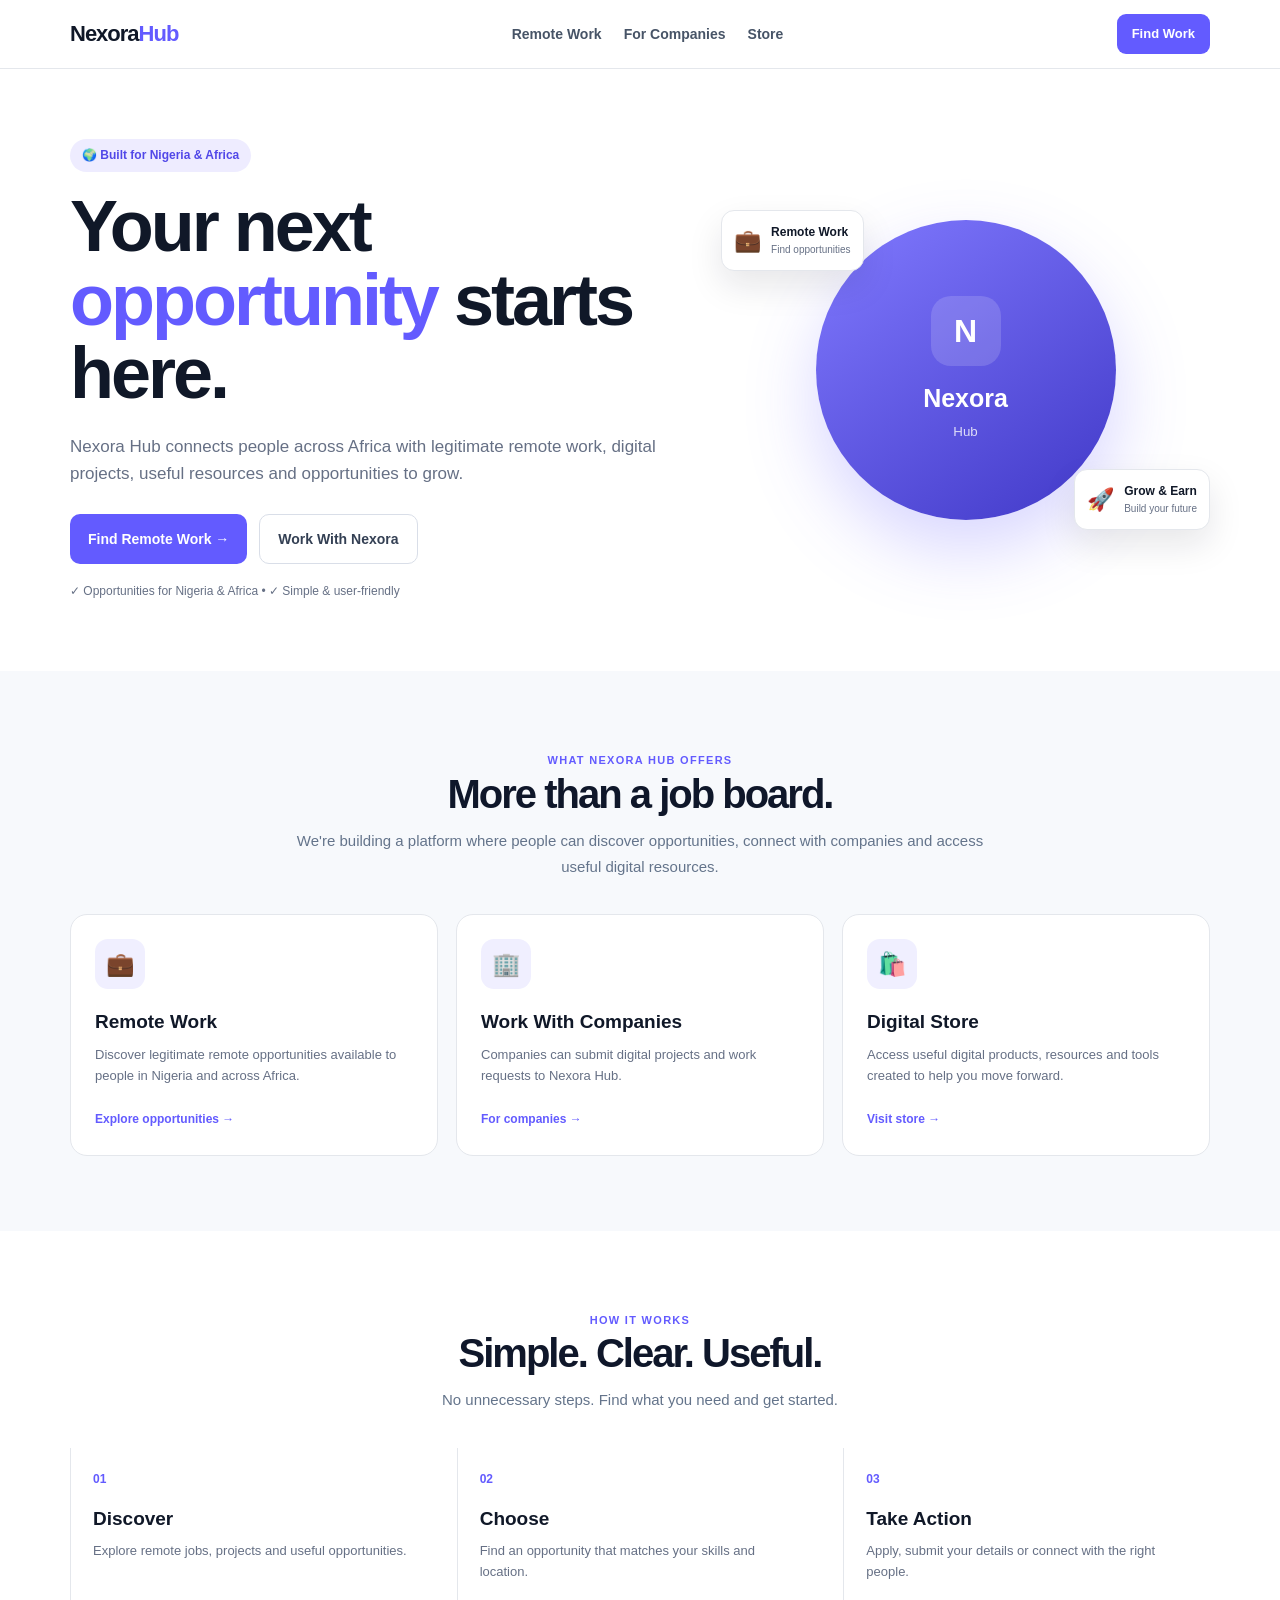
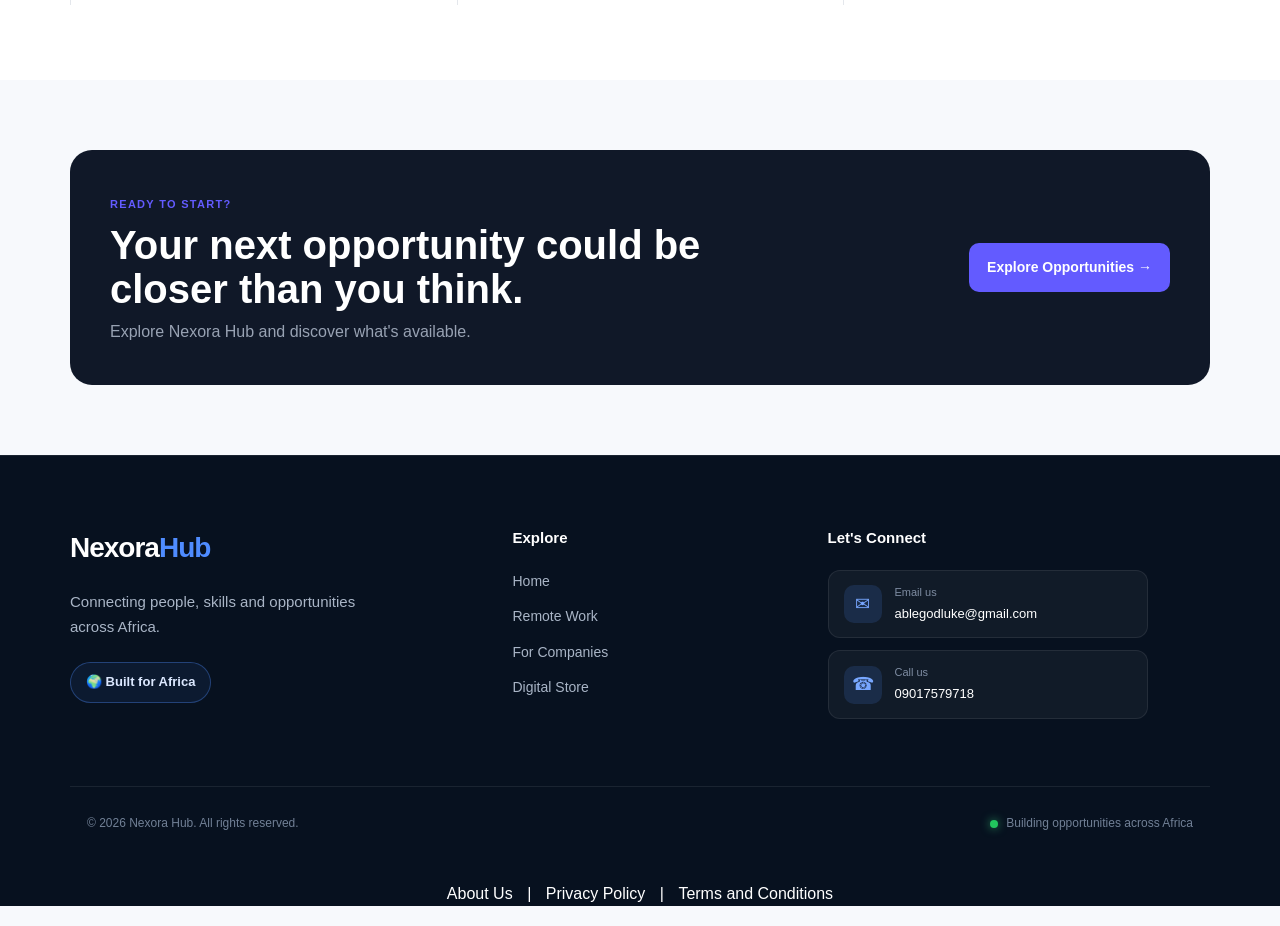
==== commit 2a4ce7c4: "Update legal links section in index.html" ====
--- a/index.html
+++ b/index.html
@@ -327,13 +327,15 @@
       </div>
 
     </div>
-
+          
   </div>
-  <div class="legal-links">
-  <a href="privacy.html">Privacy Policy</a>
-  <span>|</span>
-  <a href="terms.html">Terms and Conditions</a>
-  </div>
+    <div class="legal-links" style="text-align:center; margin:20px 0;">
+    <a href="about.html" style="color:inherit; margin:0 10px;">About Us</a>
+    <span>|</span>
+    <a href="privacy.html" style="color:inherit; margin:0 10px;">Privacy Policy</a>
+    <span>|</span>
+    <a href="terms.html" style="color:inherit; margin:0 10px;">Terms and Conditions</a>
+    </div>
 
 </footer>
 
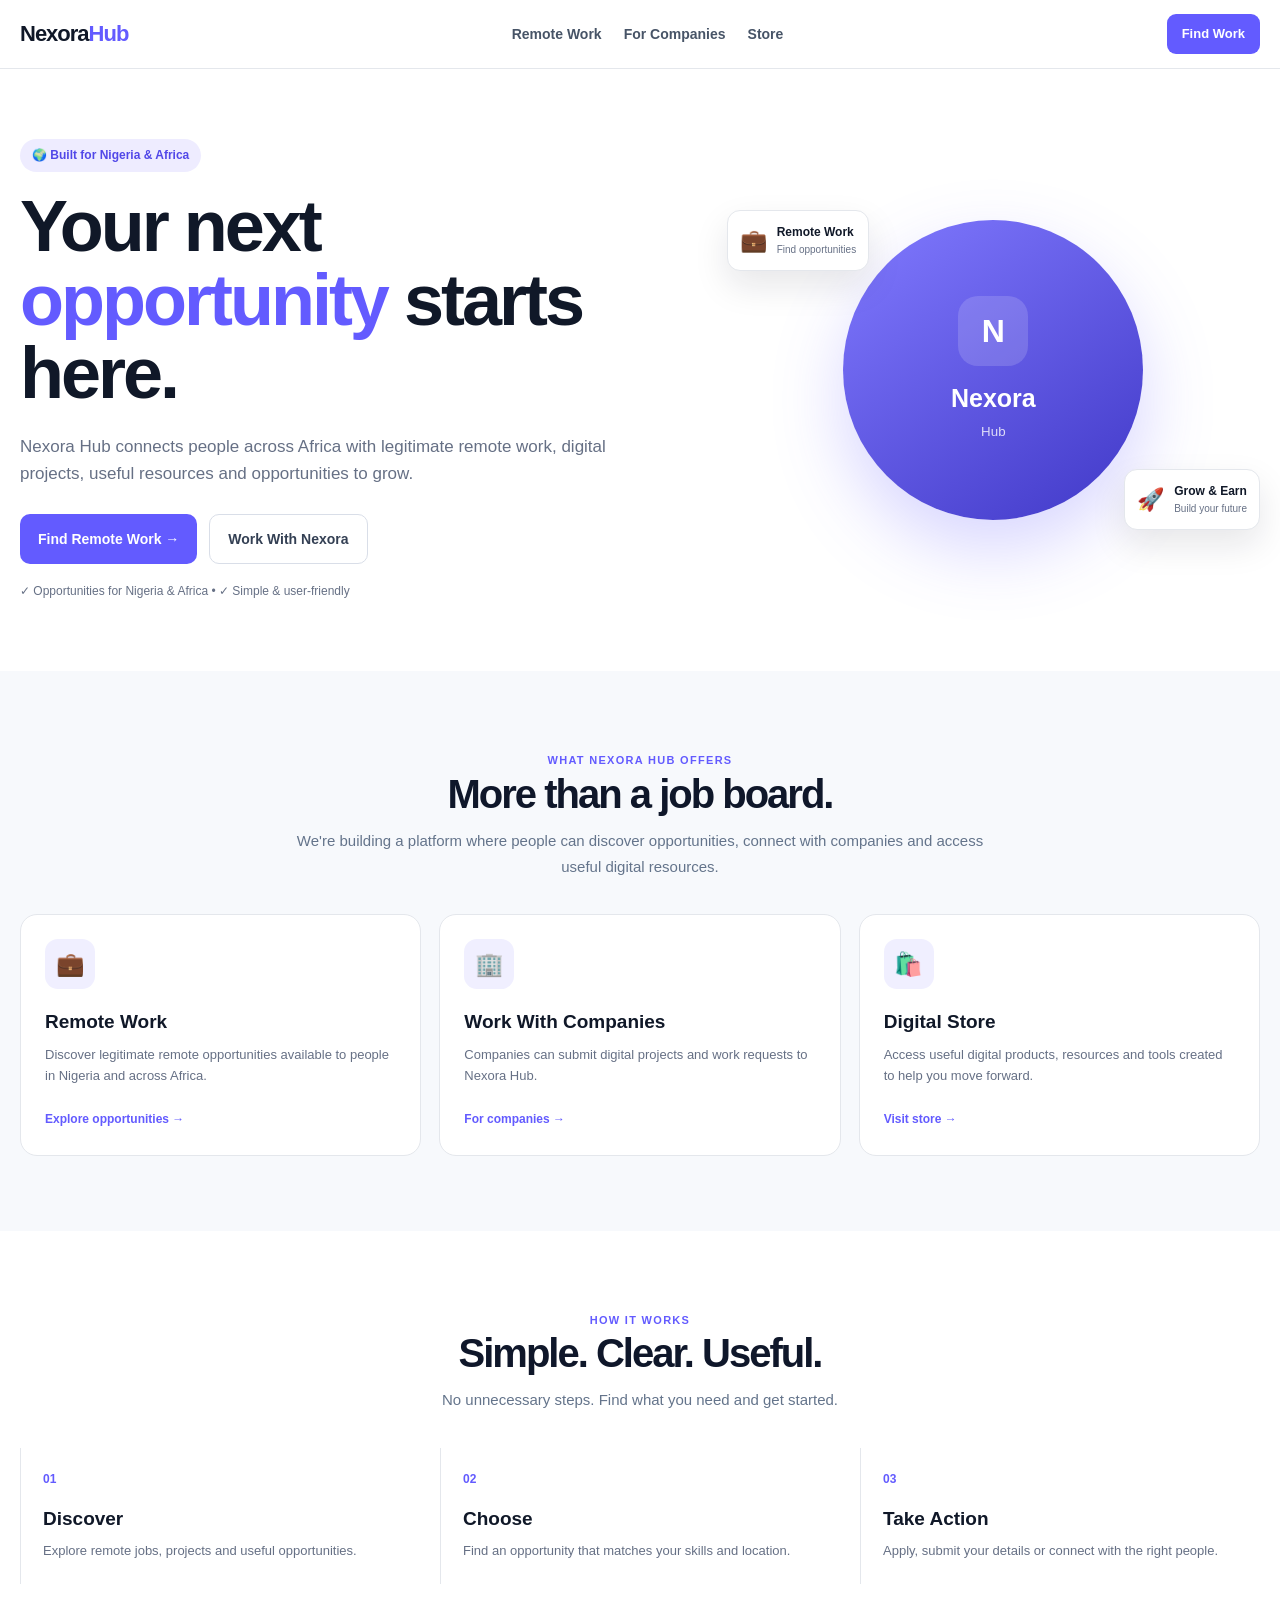
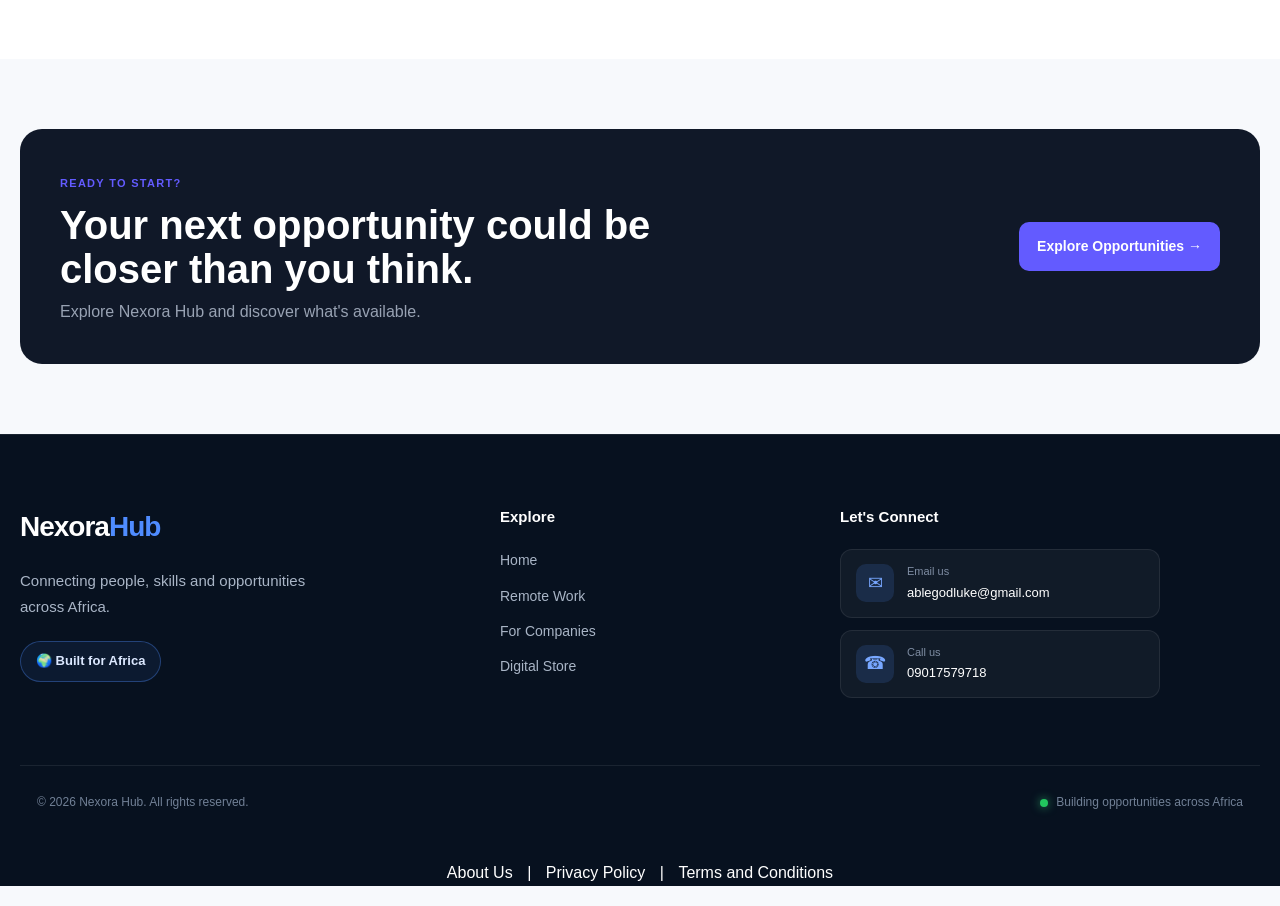
==== commit cc1b03b8: "Add Google AdSense meta tag to index.html Added Google AdSense account meta tag for monetization." ====
--- a/index.html
+++ b/index.html
@@ -1,6 +1,7 @@
 <!DOCTYPE html>
 <html lang="en">
 <head>
+  <meta name="google-adsense-account" content="ca-pub-5337067386047395">
   <meta charset="UTF-8">
   <meta name="viewport" content="width=device-width, initial-scale=1.0">
 
--- a/style.css
+++ b/style.css
@@ -1875,3 +1875,101 @@
   }
 
     }
+/* NEXORA HUB — FIX MOBILE JOB CARD WIDTH */
+
+* {
+  box-sizing: border-box;
+}
+
+html,
+body {
+  width: 100%;
+  max-width: 100%;
+  overflow-x: hidden;
+}
+
+.jobs-navbar,
+.jobs-hero,
+.students-section,
+#opportunities,
+.container {
+  max-width: 100%;
+}
+
+#jobsContainer {
+  display: grid;
+  grid-template-columns: minmax(0, 1fr);
+  width: 100%;
+  max-width: 100%;
+  min-width: 0;
+  gap: 18px;
+}
+
+#jobsContainer .job-card {
+  width: 100% !important;
+  max-width: 100% !important;
+  min-width: 0 !important;
+  margin: 0 !important;
+  height: auto !important;
+  min-height: 0 !important;
+  overflow: visible !important;
+  padding: 20px !important;
+}
+
+#jobsContainer .job-card * {
+  max-width: 100%;
+  overflow-wrap: anywhere;
+}
+
+#jobsContainer .job-card h3,
+#jobsContainer .job-card p {
+  width: 100%;
+  height: auto !important;
+  max-height: none !important;
+  white-space: normal !important;
+  overflow: visible !important;
+  display: block;
+  line-height: 1.7;
+}
+
+#jobsContainer .job-card-top,
+#jobsContainer .job-meta,
+#jobsContainer .job-footer {
+  display: flex;
+  flex-wrap: wrap;
+  gap: 10px;
+}
+
+#jobsContainer .job-button {
+  width: 100%;
+  min-height: 48px;
+  display: flex;
+  justify-content: center;
+  align-items: center;
+  text-align: center;
+  white-space: normal;
+}
+
+@media (max-width: 600px) {
+  #jobsContainer {
+    padding: 0 14px;
+  }
+
+  #jobsContainer .job-card {
+    padding: 17px !important;
+    border-radius: 18px;
+  }
+
+  #jobsContainer .job-card h3 {
+    font-size: 20px;
+  }
+
+  #jobsContainer .job-card p {
+    font-size: 15px;
+  }
+
+  #jobsContainer .job-footer {
+    flex-direction: column;
+    align-items: stretch;
+  }
+  }
